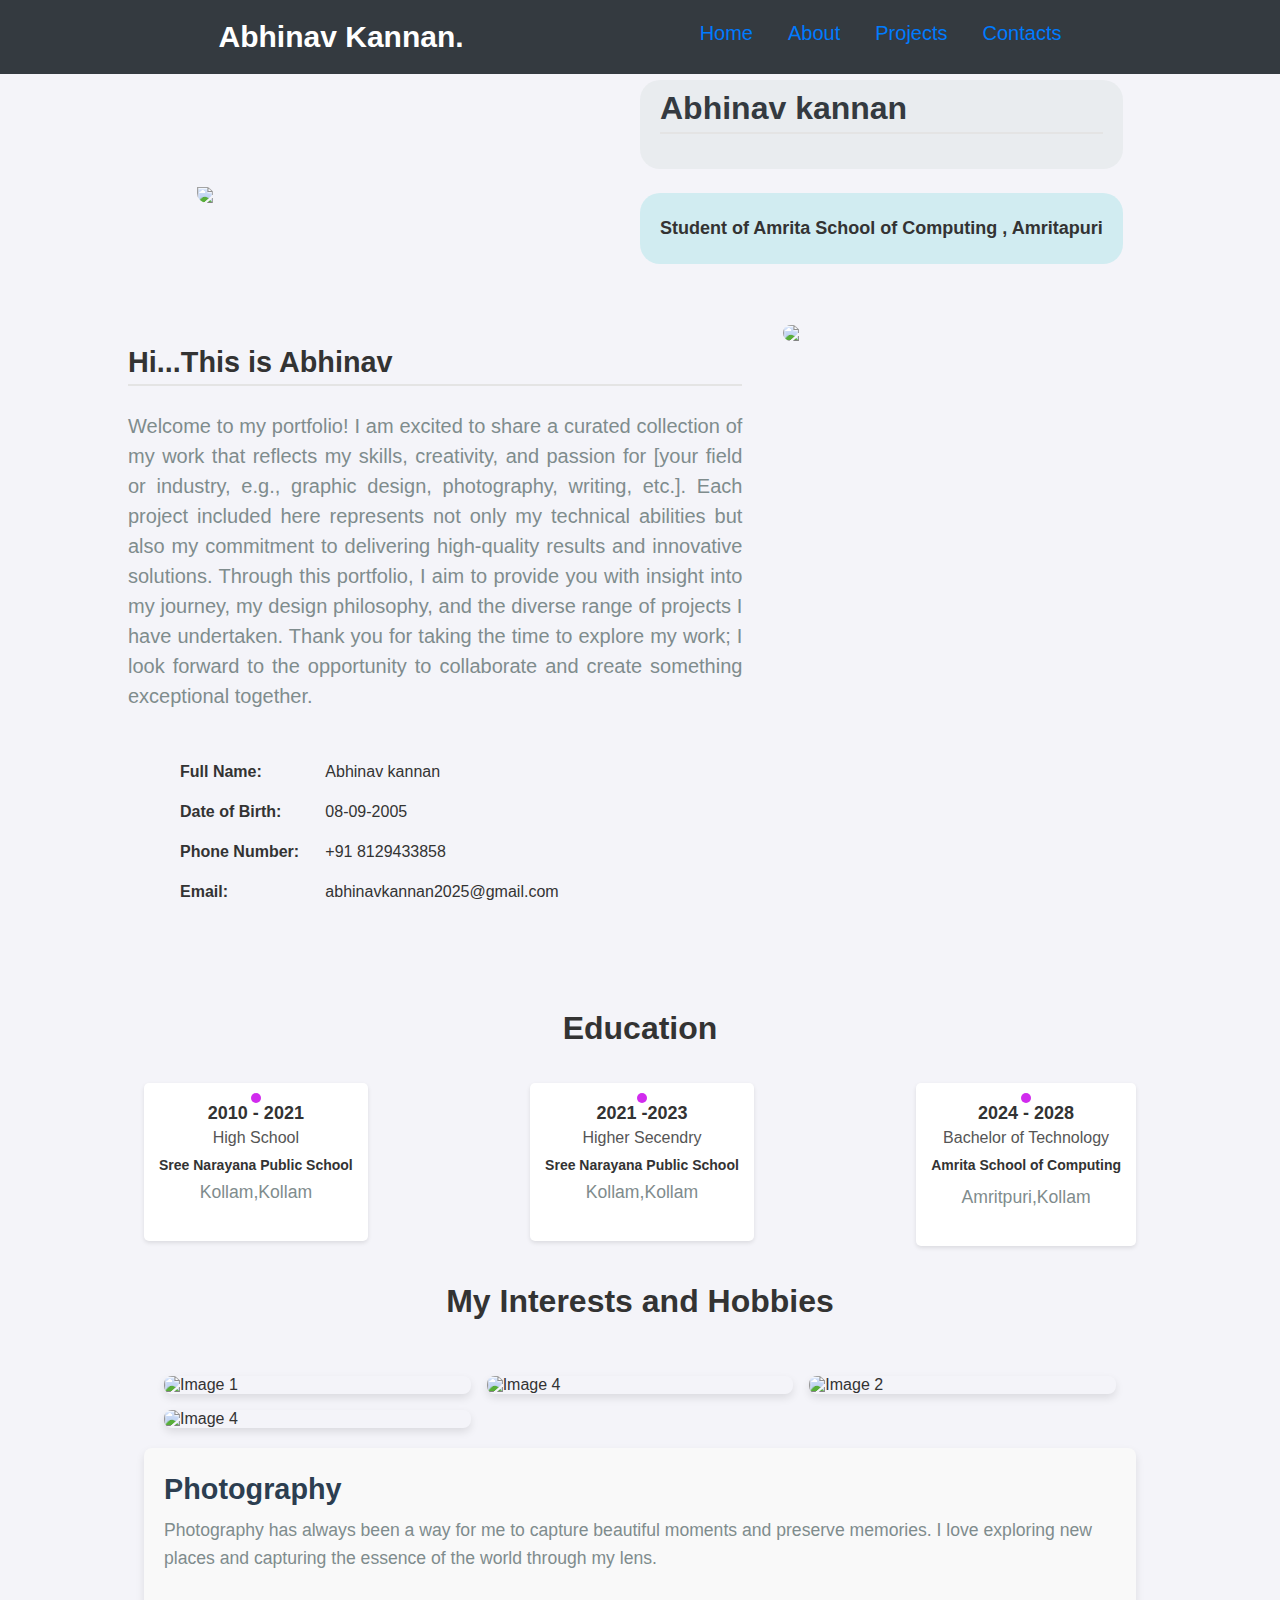
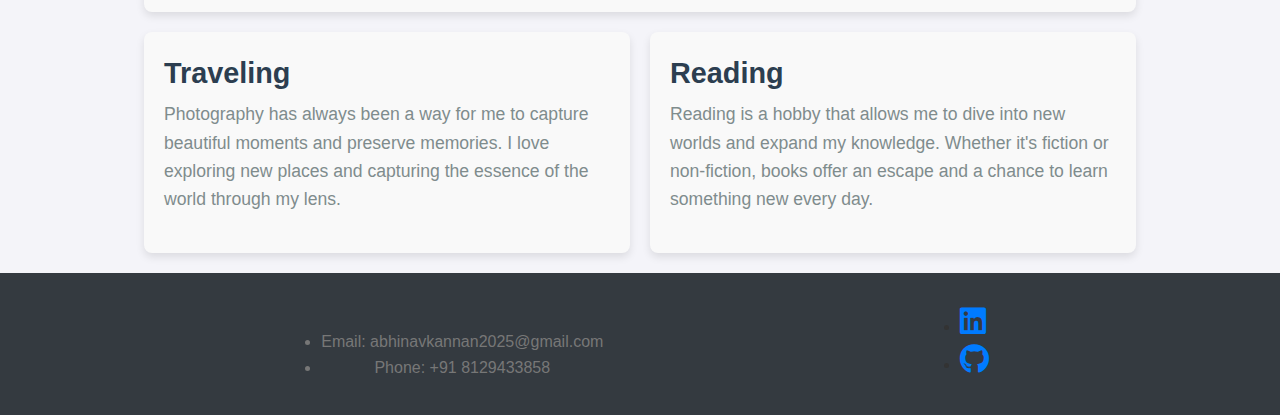
==== index.html @ 71932c2d "Add files via upload" ====
<!DOCTYPE html>
<html lang="en">
<head>
    <meta charset="UTF-8">
    <meta http-equiv="X-UA-Compactiable" content="IE=edge" >
    <meta name="viewport" content="width=device-width,initial-scale=1.0">
    <title>Abhinav.</title>
    <link rel="stylesheet" href="portfolio.css">
    <link href="https://cdnjs.cloudflare.com/ajax/libs/font-awesome/5.15.3/css/all.min.css" rel="stylesheet">
</head>
<body>
    <nav class="navbar">
            <a href="#" class="logo">Abhinav Kannan.</a>
        <ul>
            <li><a href="index.html" class="active">Home</a></li>
            <li><a href="about.html">About</a></li>
            <li><a href="projects.html">Projects</a></li>
            <li><a href="contact.html">Contacts</a></li>
            
        </ul>
    </nav>

    <section class="home">
        <div class="sci">
            <img src="img/prof.jpg" class="img1">
        </div>
        <div class="home-info">
            <div class="head1">
                <h2>Abhinav kannan</h2>
            </div>
            <div class="head2">
                <h3>Student of Amrita School of Computing , Amritapuri</h3>
            </div>
        </div>
    </section> 

    <section class="section2" id="section2">
        <div class="sub1">
            <h2>Hi...This is Abhinav</h2>
            <p>Welcome to my portfolio! I am excited to share a curated collection of my work that reflects my skills, creativity, and passion for [your field or industry, e.g., graphic design, photography, writing, etc.]. Each project included here represents not only my technical abilities but also my commitment to delivering high-quality results and innovative solutions. Through this portfolio, I aim to provide you with insight into my journey, my design philosophy, and the diverse range of projects I have undertaken. Thank you for taking the time to explore my work; I look forward to the opportunity to collaborate and create something exceptional together.
            </p>
            <table class="table1">
                <tr>
                    <th>Full Name:</th>
                    <td>Abhinav kannan</td>
                </tr>
                <tr>
                    <th>Date of Birth:</th>
                    <td>08-09-2005</td>
                </tr>
                <tr>
                    <th>Phone Number:</th>
                    <td>+91 8129433858</td>
                </tr>
                <tr>
                    <th>Email:</th>
                    <td>abhinavkannan2025@gmail.com</td>
                </tr>
            </table>
        </div>
        <div class="sub2">
            <img src="img/prof2.jpg" class="img2">
        </div>
    </section>

    <section>
        <h1 style="text-align: center;margin-top: 3%">Education</h1><br><br>
        <div class="timeline">
            <div class="timeline-item">
                <div class="dot"></div>
                <div class="content">
                    <h3>2010 - 2021</h3>
                    <h4>High School</h4>
                    <h5>Sree Narayana Public School</h5>
                    <p>Kollam,Kollam</p>
                </div>
            </div>
    
            <div class="timeline-item">
                <div class="dot"></div>
                <div class="content">
                    <h3>2021 -2023</h3>
                    <h4>Higher Secendry</h4>
                    <h5>Sree Narayana Public School</h5>
                    <p>Kollam,Kollam</p>
                </div>
            </div>
    
            <div class="timeline-item">
                <div class="dot"></div>
                <div class="content">
                    <h3>2024 - 2028</h3>
                    <h4>Bachelor of Technology</h4>
                    <h5>Amrita School of Computing<h5></h5>
                    <p>Amritpuri,Kollam</p>
                    
                </div>
            </div>
        </div>
    </section>

    <section>
        <h1 style="text-align: center;margin-top: 3%;">My Interests and Hobbies</h1><br><br>
        <div class="image-gallery">
            <img src="img/pic1.jpg" alt="Image 1">
            <img src="img/pic4.jpg" alt="Image 4">
            <img src="img/pic2.jpg" alt="Image 2">
            <img src="img/pic5.jpg" alt="Image 4">
            
            
        </div>

        <div class="flex-container">
            <div class="content-item">
                <h3>Photography</h3>
                <p>Photography has always been a way for me to capture beautiful moments and preserve memories. I love exploring new places and capturing the essence of the world through my lens.</p>
            </div>
        </div>
        <div class="flex-container">
            <div class="content-item">
                <h3>Traveling</h3>
                <p>Photography has always been a way for me to capture beautiful moments and preserve memories. I love exploring new places and capturing the essence of the world through my lens.</p>
            </div>
            
            <div class="content-item">
                <h3>Reading</h3>
                <p>Reading is a hobby that allows me to dive into new worlds and expand my knowledge. Whether it's fiction or non-fiction, books offer an escape and a chance to learn something new every day.</p>
            </div>
        </div>
        
    </section>


    <footer class="footer-section">
        <div class="contact-details">
            <ul>
                <li>Email: abhinavkannan2025@gmail.com</li>
                <li>Phone: +91 8129433858</li>
            </ul>
        </div>
        
        <div class="social-media">
            <ul>
                <li><a href="https://in.linkedin.com/in/abhinav-kannan-b26164322" target="_blank"><i class="fab fa-linkedin"></i></a></li>
                <li><a href="https://github.com/Abhinavkannan05" target="_blank"><i class="fab fa-github"></i></a></li>
                
            </ul>
        </div>
        
        
    </footer>
    
    
</body>
</html>
---- portfolio.css ----
* {
    margin: 0;
    padding: 0;
    box-sizing: border-box;
    font-family: Arial, Helvetica, sans-serif;
}

body {
    background-color: #f4f4f9; 
    color: #333; /
}

a {
    color: #007BFF; 
    text-decoration: none;
}

a:hover, a:active {
    color: #0056b3; 
}

.navbar {
    position: fixed;
    left: 0;
    top: 0;
    width: 100%;
    padding: 20px 10%;
    background: #343a40; 
    display: flex;
    justify-content: space-around;
    align-items: center;
    z-index: 100;
}

.navbar .logo {
    font-size: 30px;
    font-weight: 700;
    color: #ffffff; 
}

.navbar ul {
    display: flex;
}

.navbar ul li {
    list-style: none;
    margin-left: 35px;
}

.navbar ul li a {
    font-size: 20px;
    font-weight: 500;
    transition: 0.5s;
}


.footer-section{
   
    left: 0;
    top: 0;
    width: 100%;
    padding: 20px 10%;
    background: #343a40; /* Dark gray background */
    display: flex;
    justify-content: space-around;
    align-items: center;
    z-index: 100;
}
.social-media i {
    font-size: 30px; /* Customize the size as needed */
}

.home {
    color: #333;
    display: flex;
    align-items: center;
    padding: 60px 10% 0;
    font-family: 'Lucida Sans', 'Lucida Sans Regular', 'Lucida Grande', 'Lucida Sans Unicode', Geneva, Verdana, sans-serif;
}

.head1 h1 {
    font-size: 55px;
    text-align: center;
    color: #007BFF; /* Blue heading */
}

.head1 {
    background-color: #e9ecef; /* Light grayish-white */
    border-radius: 20px;
    padding: 20px;
}

.head2 {
    background-color: #d1ecf1; /* Light blue */
    margin-top: 5%;
    border-radius: 20px;
    padding: 20px;
}

.home-info h2 {
    font-size: 32px;
    margin-top: -10px;
    color: #343a40;
}

.home-info p {
    font-size: 16px;
    margin: 10px 0 25px;
    color: #555;
}

.sci {
    width: 50%;
}

.img1 {
    width: 90%;
    height: auto;
    margin: 10%;
    padding-top: 10%;
    padding-right: 10%;
    border-radius: 10px;
    
}

.section2{
    display: flex;
    margin-left: 10%;
    margin-right: 10%;
}
.sub1{
    width: 60%;
    h2{
        padding-top: 10%;
    }
    p{
        text-align: justify;
        padding-top: 10px;
        line-height: 30px;
        font-size: 20px;
    }
}
.sub2{
    width: 40%;
}
.img2 {
    width: 90%;
    height: auto;
    margin: 10%;
    padding-right: 10%;
    border-radius: 10px;
}
.table1{
    margin: 50px;
    width: 70%;
    height: auto;
    th,td{
        text-align: left;
        padding-bottom: 20px;
    }
}


.timeline {
    display: flex;
    justify-content: space-between;
    align-items: flex-start;
    margin: auto;
    position: relative;
    margin-left: 10%;
    margin-right: 10%;
}
.timeline-item {
    position: relative;
    text-align: center;
   
}

.dot {
    width: 10px;
    height: 10px;
    background-color: #d12bee;
    border-radius: 50%;
    position: absolute;
    top: 10px;
    left: 50%;
    transform: translateX(-50%);
}

.content {
    background: white;
    padding: 15px;
    border-radius: 5px;
    box-shadow: 0 2px 4px rgba(0, 0, 0, 0.1);
}

h3 {
    margin: 5px 0;
    color: #333;
    font-size: 18px;
}

h4 {
    margin: 5px 0;
    font-size: 16px;
    font-weight: normal;
    color: #555;
}

h5 {
    font-size: 14px;
    font-weight: bold;
    margin: 10px 0 5px;
}

p {
    font-size: 12px;
    color: #666;
    line-height: 1.4;
}
.image-gallery {
    display: grid;
    grid-template-columns: repeat(auto-fill, minmax(250px, 1fr));
    gap: 16px;
    padding: 20px;
    margin-left: 10%;
    margin-right: 10%;
}

.image-gallery img {
    width: 100%;
    height: auto;
    border-radius: 8px;
    box-shadow: 0 4px 8px rgba(0, 0, 0, 0.1);
}















section {
    margin: 20px;
    font-family: Arial, sans-serif;
    color: #333;
}


h2 {
    font-size: 2.5em;
    color: #5b5b5b;
    margin-bottom: 10px;
}

p {
    font-size: 1.1em;
    line-height: 1.6;
    margin-bottom: 20px;
    color: #7f8c8d;
}

.flex-container {
    margin-left: 10%;
    margin-right: 10%;
    display: flex;
    justify-content: space-between;
    gap: 20px;
    margin-bottom: 20px;
}


.content-item {
    flex: 1;
    background-color: #f9f9f9;
    padding: 20px;
    border-radius: 8px;
    box-shadow: 0 4px 8px rgba(0, 0, 0, 0.1);
}

.content-item h3 {
    font-size: 1.8em;
    color: #2c3e50;
    margin-bottom: 10px;
}

.content-item p {
    font-size: 1.1em;
    color: #7f8c8d;
    line-height: 1.6;
}







.skills-container {
    width: 80%;
    margin-left: 10%;
    margin-right: 10%;
}

h2 {
    font-size: 2rem;
    margin-bottom: 20px;
}

.skill {
    margin-bottom: 15px;
}

.skill span {
    display: flex;
    justify-content: space-between;
    font-size: 1rem;
    margin-bottom: 5px;
}

.progress-bar {
    background-color: #ddd;
    border-radius: 10px;
    overflow: hidden;
    height: 10px;
}

.progress {
    height: 100%;
    border-radius: 10px;
}

.c { background-color: #fbc02d; }
.html { background-color: #26a69a; }
.css { background-color: #03a9f4; }
.java { background-color: #d32f2f; }
.js { background-color: #df45e4; }
.python { background-color: #9eee26; }
.php { background-color: #2e7d32bf; }
.db { background-color: #b38c29; }





.content-wrapper {
    margin-left: 10%;
    margin-right: 10%;
    margin-top: 10%;
    
}

.header-section {
    text-align: center;
    margin-bottom: 30px;
}

.personal-info h1 {
    font-size: 2.5em;
    color: #333;
}

.personal-info p {
    font-size: 1.2em;
    color: #555;
}

.contact-details {
    list-style: none;
    padding: 10px;
    text-align: center;
}

.contact-details li {
    font-size: 1em;
    color: #777;
}

.section {
    margin-bottom: 30px;
}

h2 {
    font-size: 1.8em;
    margin-bottom: 15px;
    color: #333;
    border-bottom: 2px solid #e4e4e4;
    padding-bottom: 5px;
}

.degree-section h3, .internship-section h3, .project-section h3 {
    font-size: 1.4em;
    color: #333;
    margin-bottom: 5px;
}

.institution-name {
    font-size: 1.1em;
    color: #555;
}

.degree-section, .internship-section, .project-section {
    margin-bottom: 20px;
}

.degree-section p, .internship-section p, .project-section p {
    margin: 10px 0;
    font-size: 1em;
    color: #555;
}

ul {
    list-style-type: disc;
    padding-left: 20px;
}

ul li {
    font-size: 1em;
    margin-bottom: 8px;
}
.right-column{
    margin-top: 47px;
    width: 50%;
    margin-left: 25%;
    margin-top: 10%;
    margin-bottom: 2%;
}

.form-title {
    color: #333;
    margin-bottom: 20px;
    text-align: center;
    font-weight: bold;
    font-size: 36px;
}
.form-subtitle{
    text-align: justify;
}
.input-group {
    margin-bottom: 20px;
}

label {
    display: block;
    margin-bottom: 5px;
    color: #555;
}

input[type="text"],
input[type="email"],
input[type="tel"],
textarea {
    width: calc(100% - 22px);
    padding: 10px;
    border: 1px solid #ddd;
    border-radius: 4px;
    box-sizing: border-box;
}

textarea {
    height: 150px;
   
}

.submit-button {
    margin-top: 9px;
    width: 750px;
    background-color: #007bff;
    color: white;
    padding: 10px 20px;
    border: none;
    border-radius: 4px;
    cursor: pointer;
}

.submit-button:hover {
    background-color: #0056b3;
}
.form-fields {
    display: flex;
    flex-wrap: wrap;
    gap: 20px;
}

.input-group {
    width: calc(50% - 10px); 
}

.contact-details {
    display: flex;
    justify-content: space-between;
    margin-top: 30px;
    flex-wrap: wrap;
}

.contact-details div {
    text-align: center;
    width: 22%;
    margin-bottom: 20px;
}

.contact-details img {
    width: 50px;
    height: 50px;
}

.contact-details p {
    margin-top: 10px;
}

.contact-details a {
    color: #007bff;
    text-decoration: none;
}

.contact-details a:hover {
    text-decoration: underline;
}

.contact-details .social-links a {
    display: inline-block;
    margin: 0 5px;
}

.image-wrapper {
    text-align: center;
    margin-top: 30px;
}

.image-wrapper img {
    max-width: 100%;
    height: auto;
}
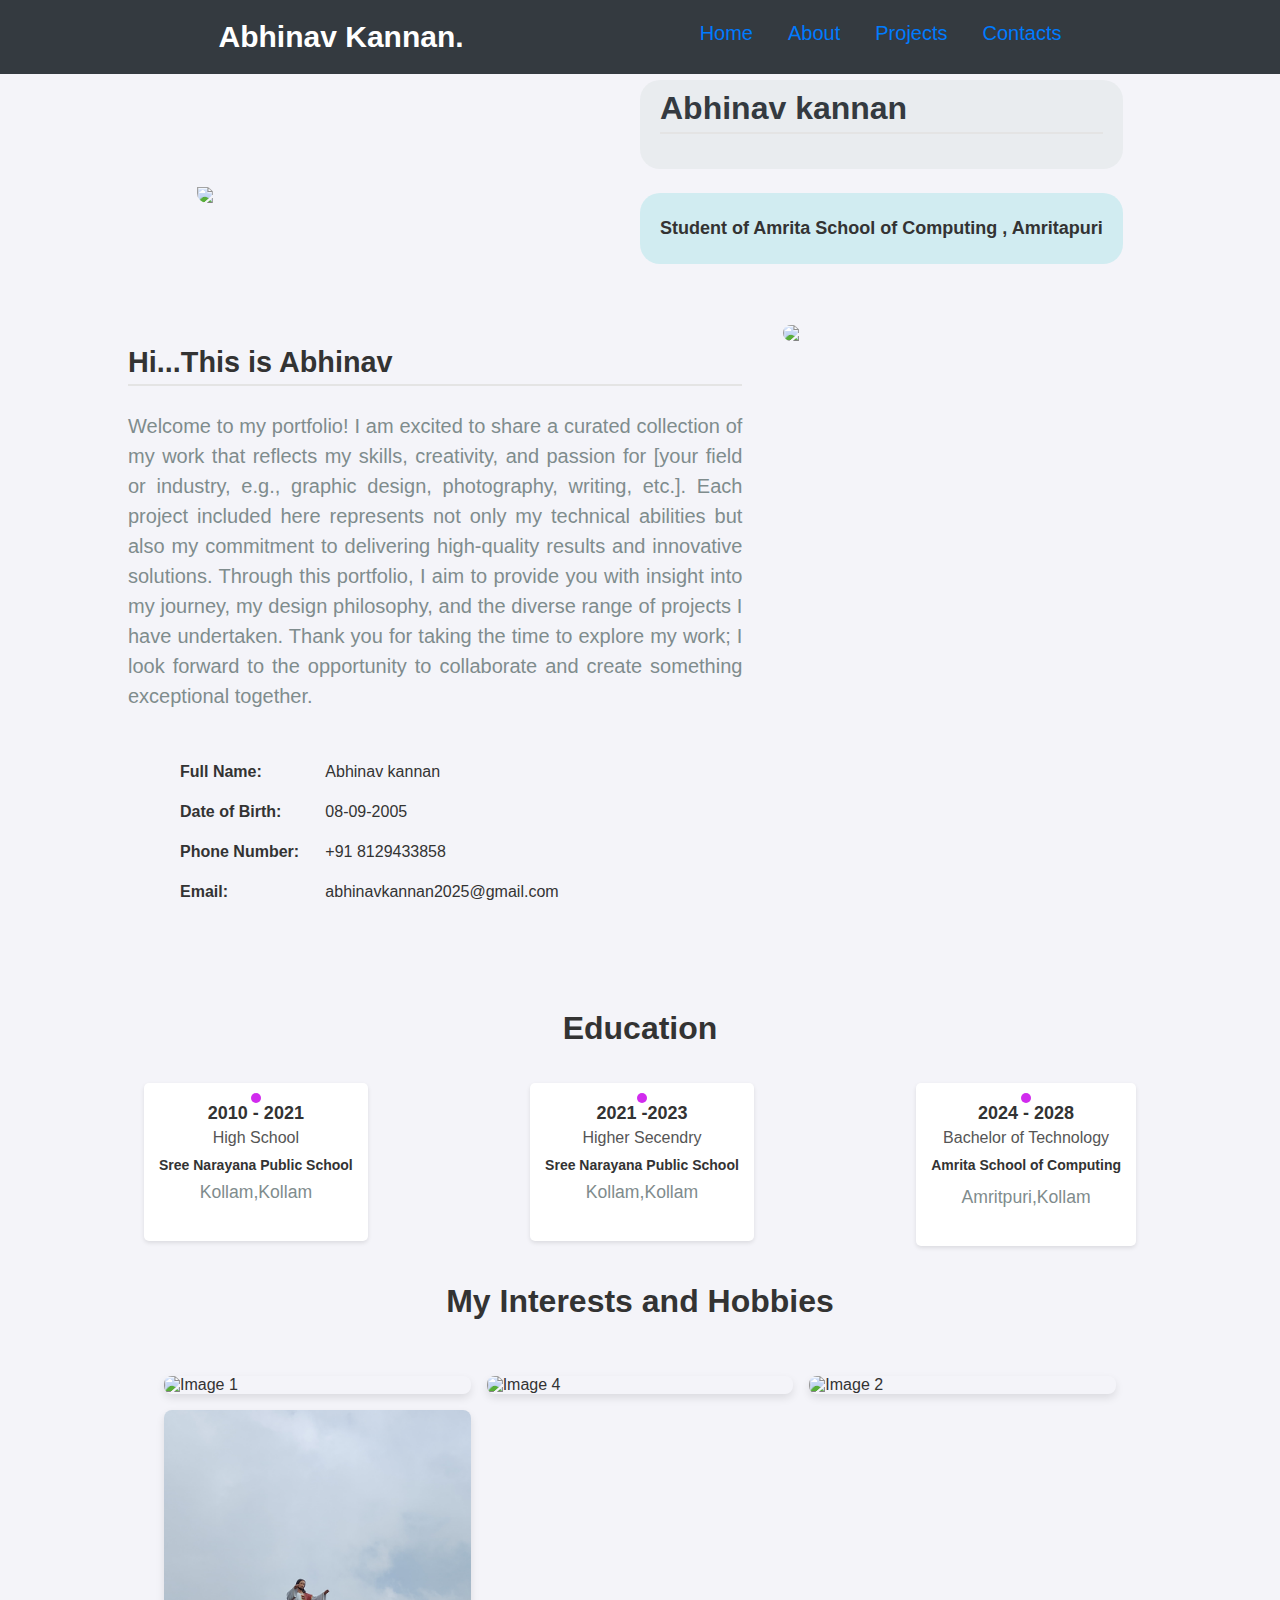
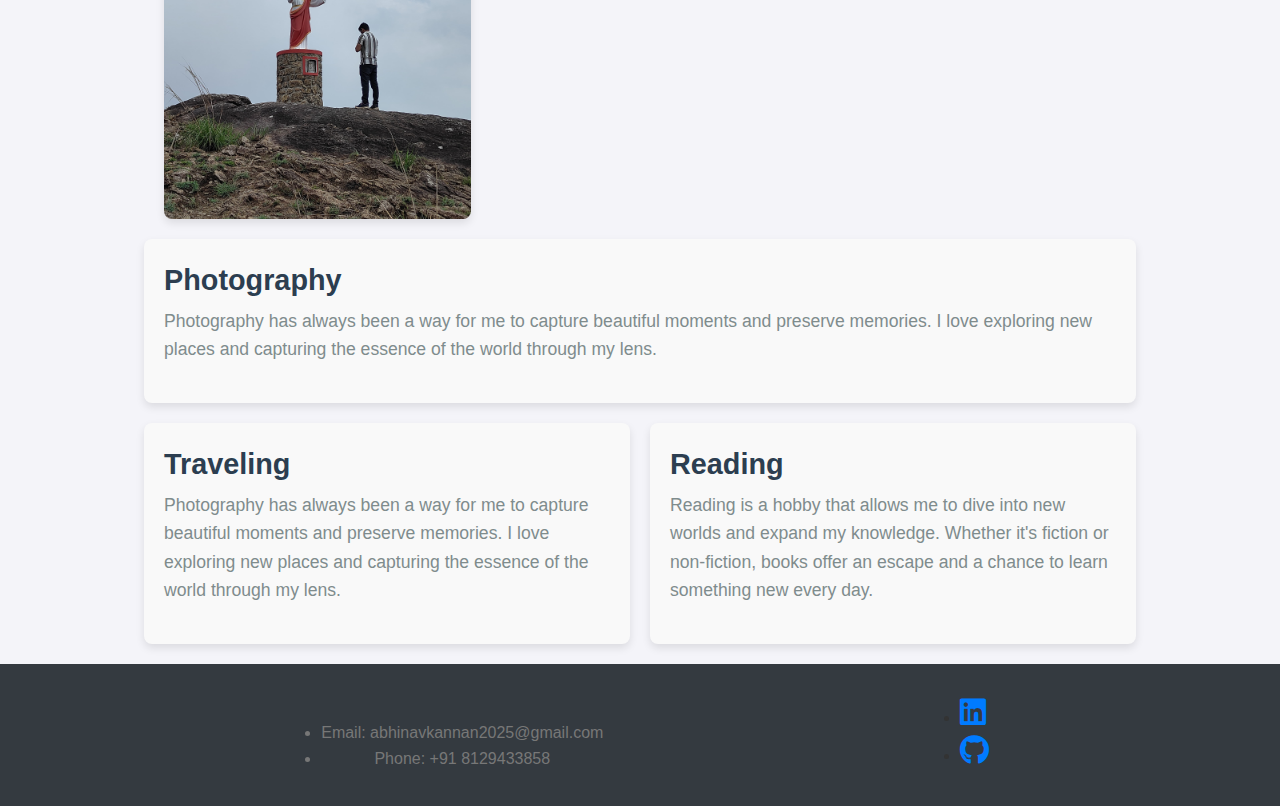
==== commit e36c15eb: "Update index.html" ====
--- a/index.html
+++ b/index.html
@@ -102,10 +102,10 @@
     <section>
         <h1 style="text-align: center;margin-top: 3%;">My Interests and Hobbies</h1><br><br>
         <div class="image-gallery">
-            <img src="img/pic1.jpg" alt="Image 1">
+            <img src="main/pic1.jpg" alt="Image 1">
             <img src="img/pic4.jpg" alt="Image 4">
             <img src="img/pic2.jpg" alt="Image 2">
-            <img src="img/pic5.jpg" alt="Image 4">
+            <img src="pic5.jpg" alt="Image 4">
             
             
         </div>
@@ -152,4 +152,4 @@
     
     
 </body>
-</html>+</html>
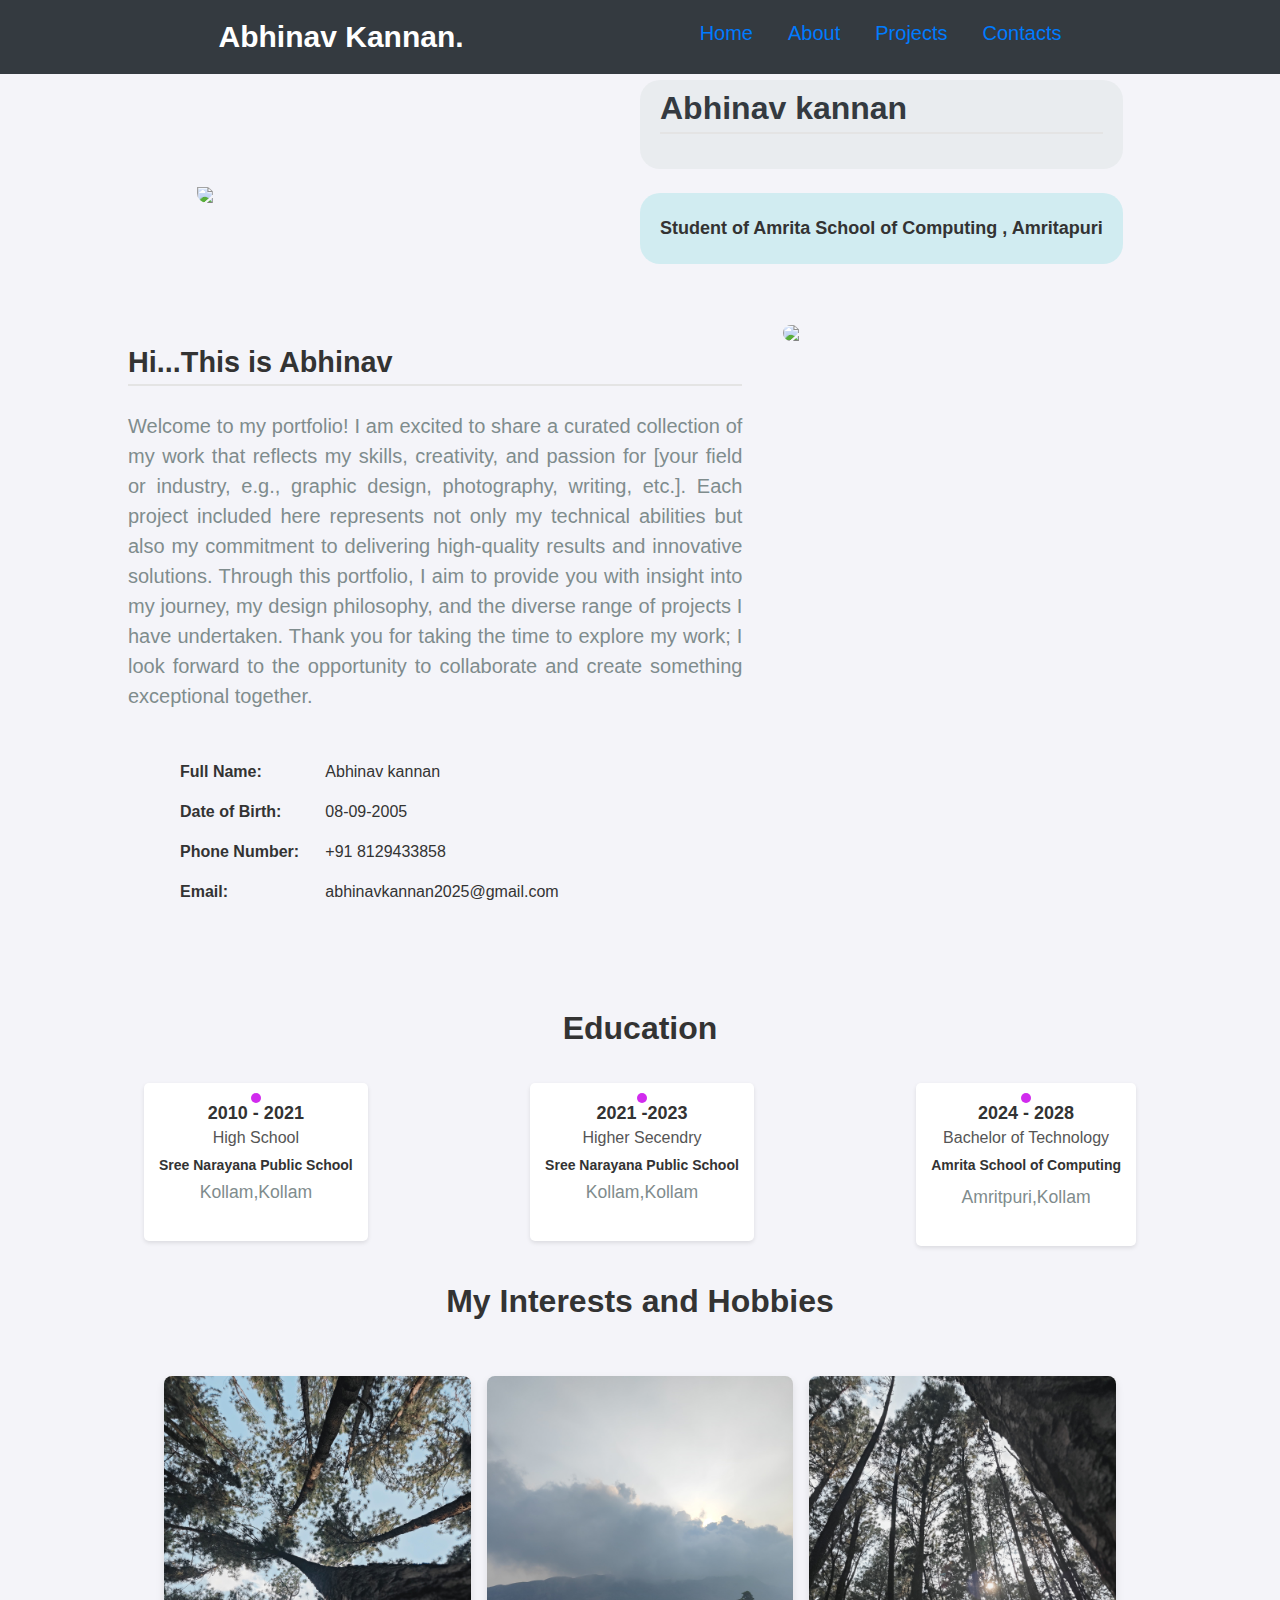
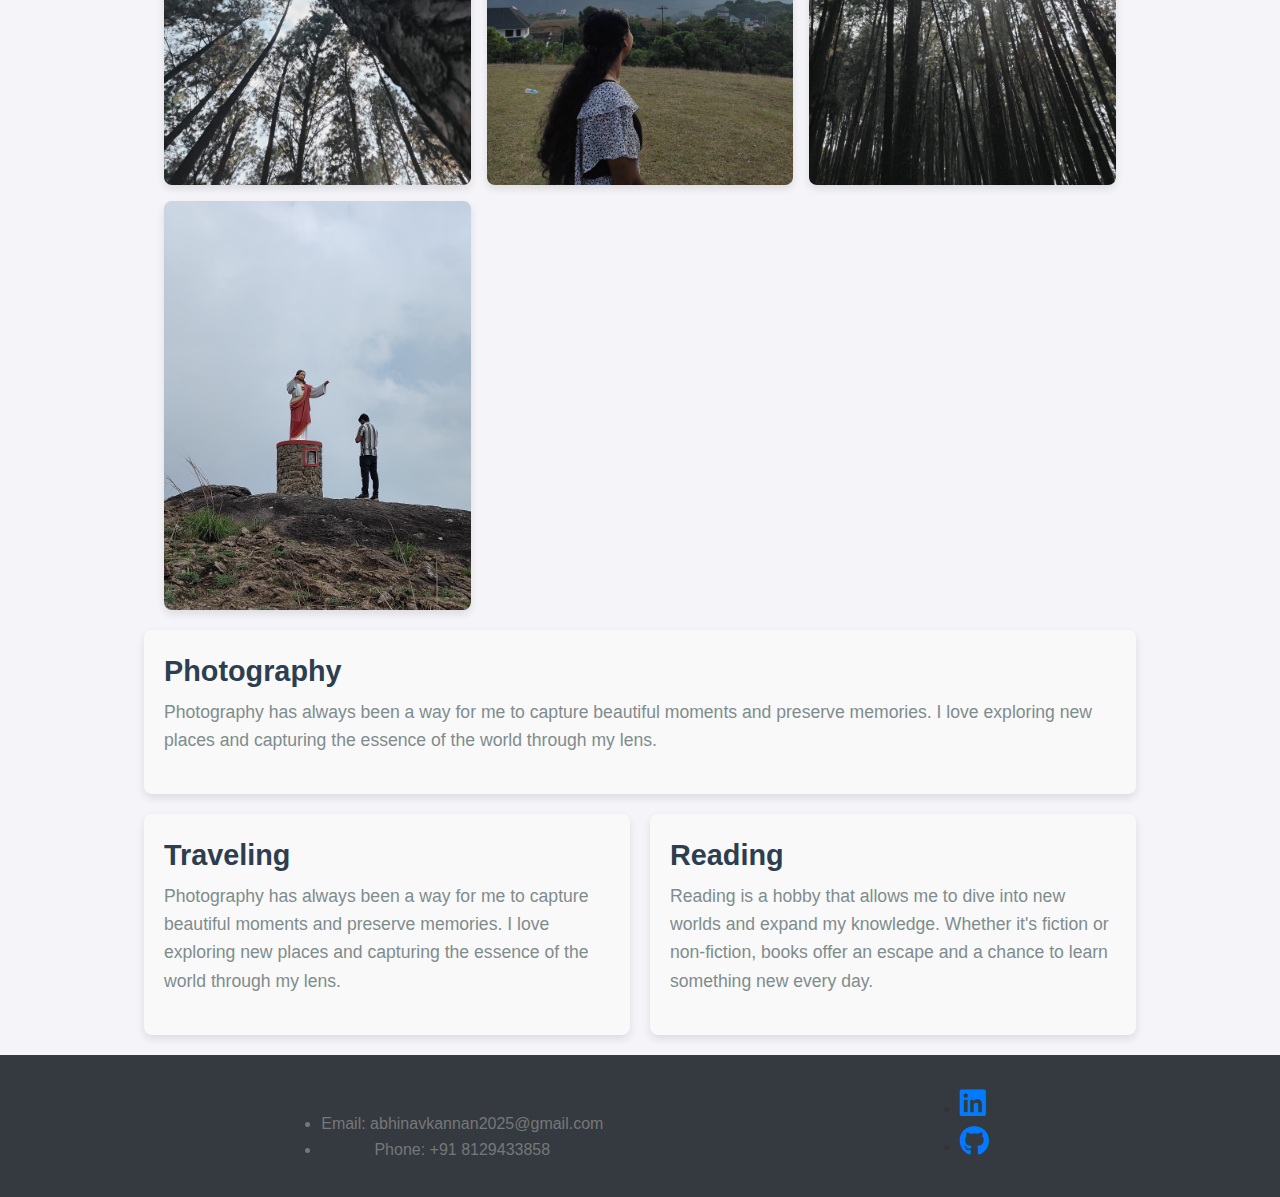
==== commit b09b3d65: "Update index.html" ====
--- a/index.html
+++ b/index.html
@@ -102,9 +102,9 @@
     <section>
         <h1 style="text-align: center;margin-top: 3%;">My Interests and Hobbies</h1><br><br>
         <div class="image-gallery">
-            <img src="main/pic1.jpg" alt="Image 1">
-            <img src="img/pic4.jpg" alt="Image 4">
-            <img src="img/pic2.jpg" alt="Image 2">
+            <img src="pic1.jpg" alt="Image 1">
+            <img src="pic4.jpg" alt="Image 4">
+            <img src="pic2.jpg" alt="Image 2">
             <img src="pic5.jpg" alt="Image 4">
             
             
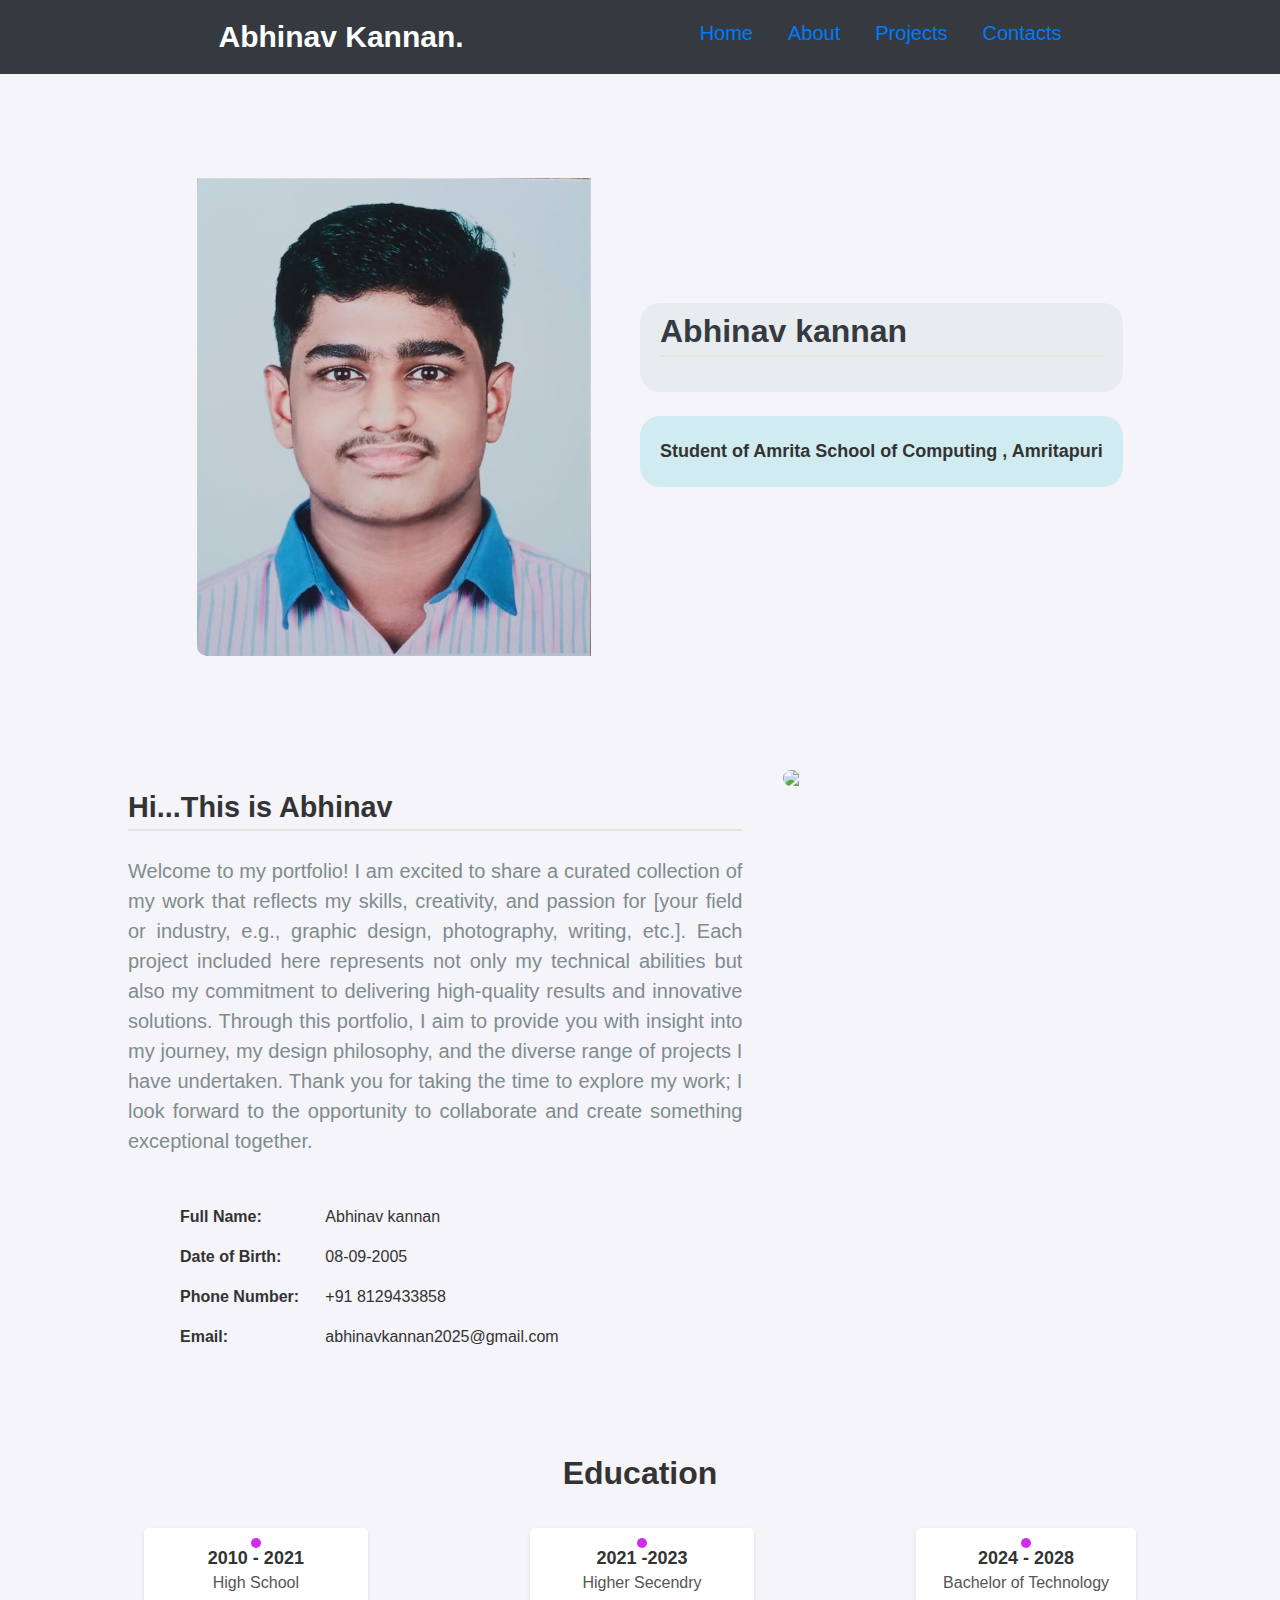
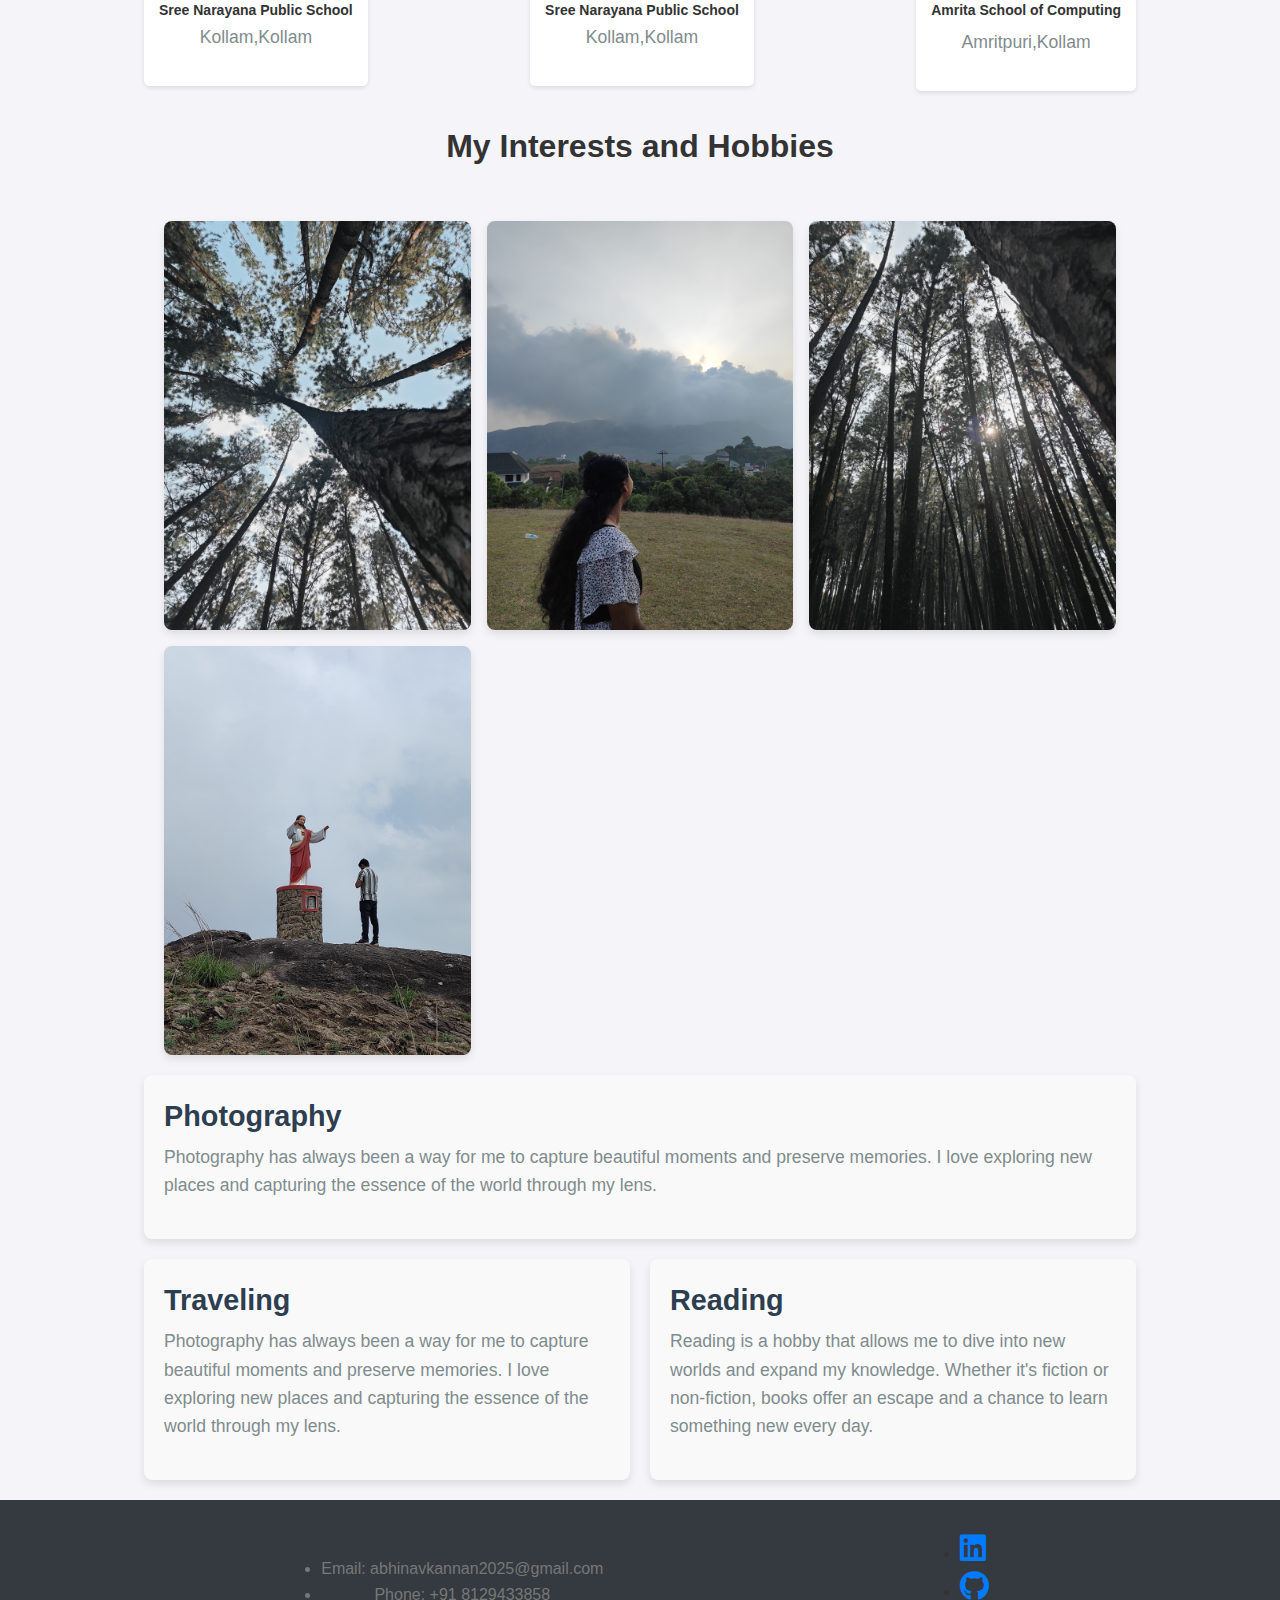
==== commit 09ff2cdc: "Update index.html" ====
--- a/index.html
+++ b/index.html
@@ -22,7 +22,7 @@
 
     <section class="home">
         <div class="sci">
-            <img src="img/prof.jpg" class="img1">
+            <img src="prof.jpg" class="img1">
         </div>
         <div class="home-info">
             <div class="head1">
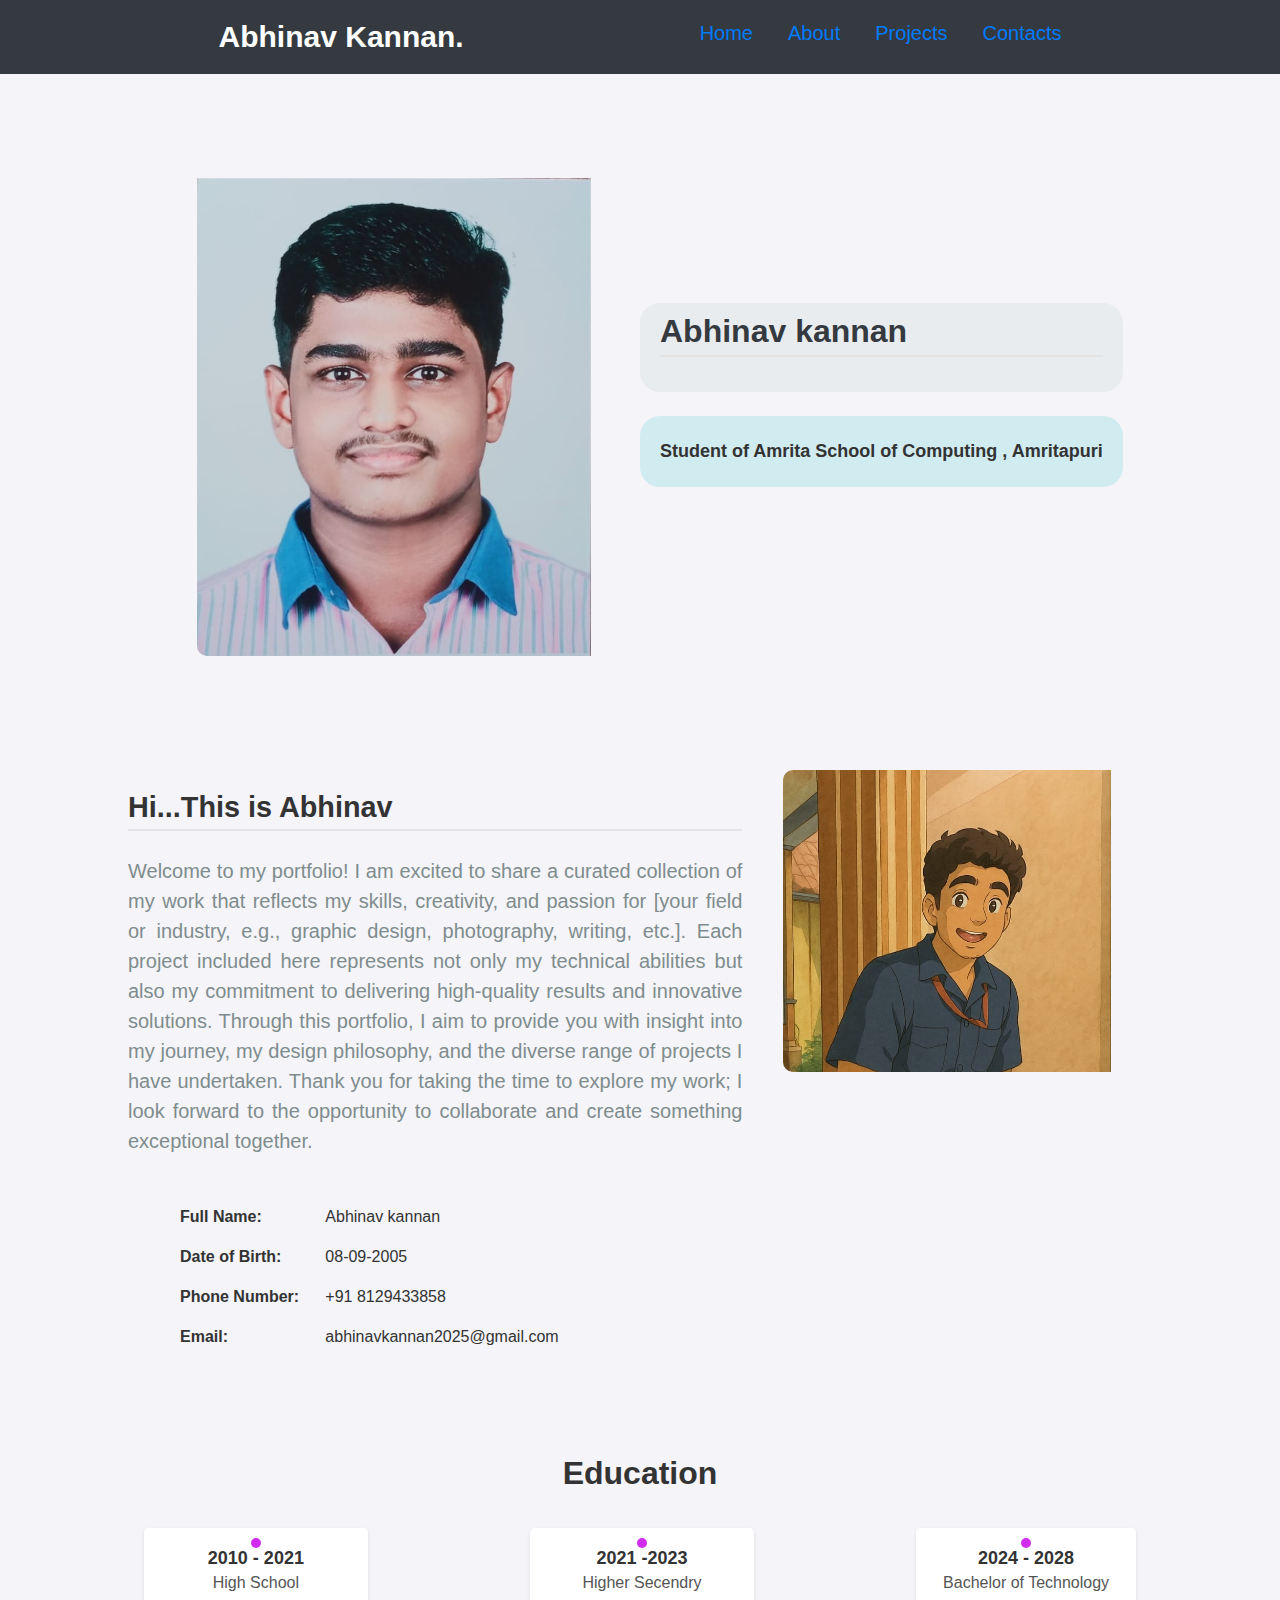
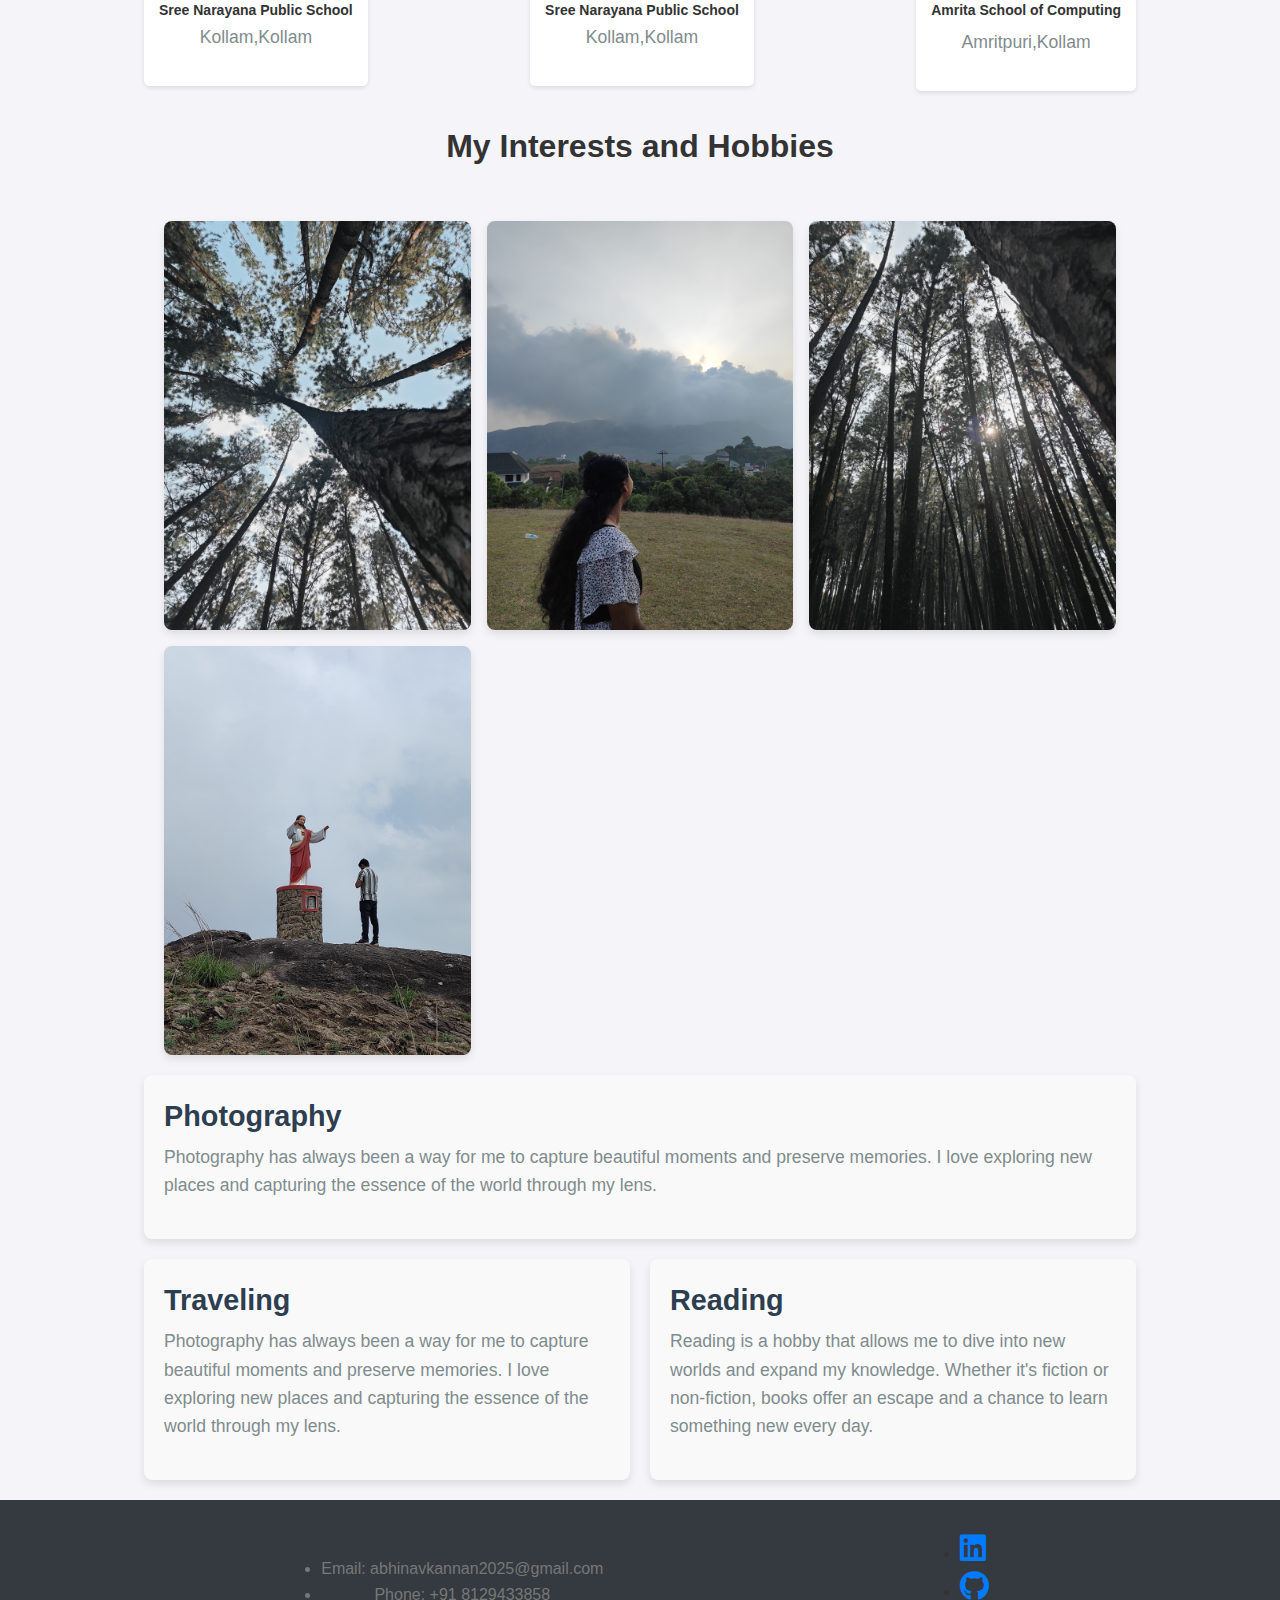
==== commit d6d68420: "Update index.html" ====
--- a/index.html
+++ b/index.html
@@ -59,7 +59,7 @@
             </table>
         </div>
         <div class="sub2">
-            <img src="img/prof2.jpg" class="img2">
+            <img src="prof2.jpg" class="img2">
         </div>
     </section>
 
